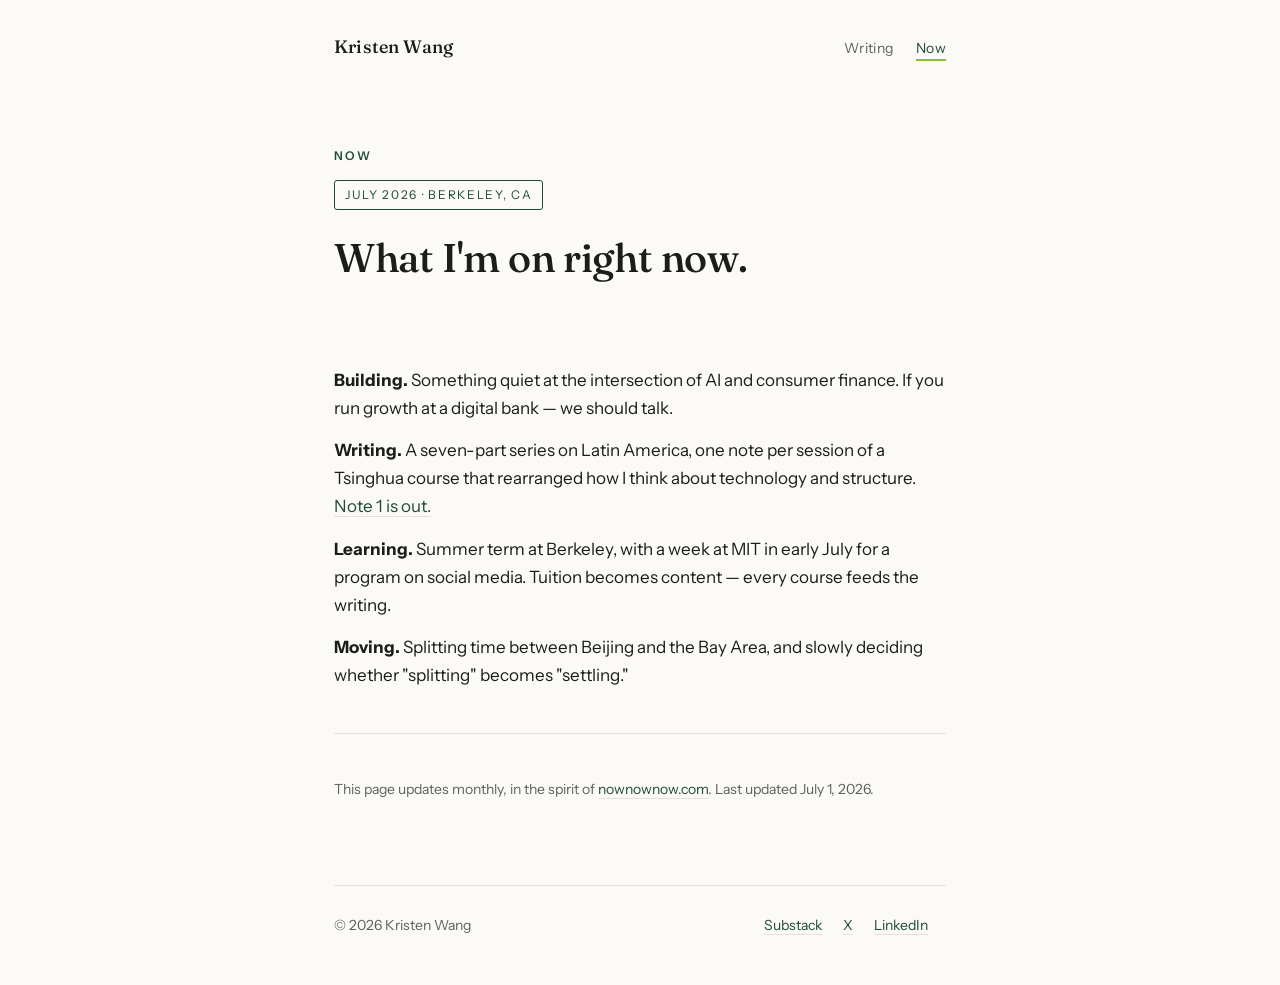
==== now.html @ 192df011 "Add files via upload" ====
<!DOCTYPE html>
<html lang="en">
<head>
<meta charset="UTF-8">
<meta name="viewport" content="width=device-width, initial-scale=1.0">
<title>Now — Kristen Wang</title>
<meta name="description" content="What Kristen Wang is focused on right now. Updated monthly.">
<link rel="preconnect" href="https://fonts.googleapis.com">
<link rel="preconnect" href="https://fonts.gstatic.com" crossorigin>
<link href="https://fonts.googleapis.com/css2?family=Fraunces:opsz,wght@9..144,400;9..144,500&family=Instrument+Sans:wght@400;600&family=Noto+Serif+SC:wght@400;500&display=swap" rel="stylesheet">
<link rel="stylesheet" href="style.css">
</head>
<body>
<div class="wrap">

<header>
  <a class="wordmark" href="index.html">Kristen Wang</a>
  <nav>
    <a href="writing.html">Writing</a>
    <a href="now.html" aria-current="page">Now</a>
  </nav>
</header>

<div class="hero">
  <p class="eyebrow">Now</p>
  <span class="stamp">July 2026 · Berkeley, CA</span>
  <h1>What I'm on right now.</h1>
</div>

<main>

<section>
  <p><strong>Building.</strong> Something quiet at the intersection of AI and consumer finance. If you run growth at a digital bank — we should talk.</p>
  <p><strong>Writing.</strong> A seven-part series on Latin America, one note per session of a Tsinghua course that rearranged how I think about technology and structure. <a href="writing.html">Note 1 is out.</a></p>
  <p><strong>Learning.</strong> Summer term at Berkeley, with a week at MIT in early July for a program on social media. Tuition becomes content — every course feeds the writing.</p>
  <p><strong>Moving.</strong> Splitting time between Beijing and the Bay Area, and slowly deciding whether "splitting" becomes "settling."</p>
</section>

<section>
  <p class="small muted">This page updates monthly, in the spirit of <a href="https://nownownow.com/about">nownownow.com</a>. Last updated July 1, 2026.</p>
</section>

</main>

<footer>
  <span>© 2026 Kristen Wang</span>
  <span class="links">
    <a href="https://krisgrace.substack.com">Substack</a>
    <a href="https://x.com/Krisdy_">X</a>
    <a href="https://www.linkedin.com/in/kristen-wang-0b706227">LinkedIn</a>
  </span>
</footer>

</div>
</body>
</html>
---- style.css ----
:root {
  --paper: #FBFAF6;
  --ink: #1B1D1B;
  --muted: #5D615B;
  --green: #1E4A38;
  --spark: #86C232;
  --line: #E5E3D8;
  --serif: "Fraunces", serif;
  --sans: "Instrument Sans", -apple-system, sans-serif;
}

* { margin: 0; padding: 0; box-sizing: border-box; }

html { scroll-behavior: smooth; }
@media (prefers-reduced-motion: reduce) { html { scroll-behavior: auto; } }

body {
  background: var(--paper);
  color: var(--ink);
  font-family: var(--sans);
  font-size: 17px;
  line-height: 1.65;
  -webkit-font-smoothing: antialiased;
}

.wrap { max-width: 660px; margin: 0 auto; padding: 0 24px; }

header {
  display: flex; justify-content: space-between; align-items: baseline;
  padding: 32px 0 0;
}
.wordmark {
  font-family: var(--serif); font-weight: 500; font-size: 18px;
  color: var(--ink); text-decoration: none; letter-spacing: 0.01em;
}
.wordmark .cn { font-size: 15px; color: var(--muted); margin-left: 6px; }
nav a {
  font-size: 14px; color: var(--muted); text-decoration: none;
  margin-left: 20px; letter-spacing: 0.02em;
}
nav a:hover, nav a[aria-current="page"] { color: var(--green); }
nav a[aria-current="page"] { border-bottom: 2px solid var(--spark); padding-bottom: 2px; }

.eyebrow {
  font-size: 12px; letter-spacing: 0.18em; text-transform: uppercase;
  color: var(--green); font-weight: 600; margin-bottom: 14px;
}
.eyebrow .cn {
  letter-spacing: 0.3em; margin-left: 8px; font-weight: 400;
  color: var(--muted); text-transform: none;
}

h1 {
  font-family: var(--serif); font-weight: 500; font-size: 40px;
  line-height: 1.2; letter-spacing: -0.01em; margin-bottom: 20px;
}
h2 {
  font-family: var(--serif); font-weight: 500; font-size: 24px;
  line-height: 1.3; margin-bottom: 10px;
}

.hero { padding: 84px 0 20px; }
.hero p.lede { font-size: 19px; color: var(--ink); max-width: 560px; }
.hero p.sub { font-size: 15px; color: var(--muted); margin-top: 16px; }

main { padding-bottom: 40px; }
section { padding: 44px 0; border-top: 1px solid var(--line); }
section:first-of-type { border-top: none; }

p + p { margin-top: 14px; }
.muted { color: var(--muted); }
.small { font-size: 14px; }

a { color: var(--green); text-decoration: none; border-bottom: 1px solid var(--line); transition: border-color 0.15s; }
a:hover { border-color: var(--spark); }
a:focus-visible { outline: 2px solid var(--spark); outline-offset: 2px; }
header a, .feed a.item { border-bottom: none; }

.feed { list-style: none; }
.feed li { border-bottom: 1px solid var(--line); }
.feed li:last-child { border-bottom: none; }
.feed a.item {
  display: grid; grid-template-columns: 92px 64px 1fr;
  gap: 16px; align-items: baseline; padding: 16px 0; color: var(--ink);
}
.feed a.item:hover .title { color: var(--green); }
.feed .date { font-size: 13px; color: var(--muted); }
.feed .tag {
  font-size: 11px; letter-spacing: 0.1em; text-transform: uppercase;
  color: var(--green); font-weight: 600;
}
.feed .title { font-size: 17px; line-height: 1.45; }

.series-list { list-style: none; margin-top: 18px; }
.series-list li {
  display: flex; gap: 14px; align-items: baseline;
  padding: 10px 0; border-bottom: 1px solid var(--line); font-size: 16px;
}
.series-list li:last-child { border-bottom: none; }
.series-list .n {
  font-family: var(--serif); color: var(--muted); font-size: 14px;
  min-width: 18px;
}
.series-list .soon { color: var(--muted); }
.series-list .soon-tag {
  font-size: 11px; color: var(--muted); letter-spacing: 0.08em;
  text-transform: uppercase; margin-left: auto; white-space: nowrap;
}

.stamp {
  display: inline-block; font-size: 12px; letter-spacing: 0.14em;
  text-transform: uppercase; color: var(--green);
  border: 1px solid var(--green); border-radius: 3px;
  padding: 4px 10px; margin-bottom: 24px;
}

footer {
  border-top: 1px solid var(--line);
  padding: 28px 0 48px; display: flex; justify-content: space-between;
  align-items: baseline; flex-wrap: wrap; gap: 12px;
  font-size: 14px; color: var(--muted);
}
footer .links a { margin-right: 18px; }

@media (max-width: 560px) {
  h1 { font-size: 32px; }
  .hero { padding: 56px 0 12px; }
  .feed a.item { grid-template-columns: 78px 1fr; }
  .feed .tag { display: none; }
  nav a { margin-left: 14px; }
}

.about { display: grid; grid-template-columns: 160px 1fr; gap: 28px; align-items: start; }
.portrait {
  width: 160px; height: 160px; object-fit: cover;
  border-radius: 6px; background: var(--line);
}
.langs { font-size: 13px; letter-spacing: 0.08em; line-height: 2; color: var(--muted); }
@media (max-width: 560px) {
  .about { grid-template-columns: 1fr; }
  .portrait { width: 128px; height: 128px; }
}
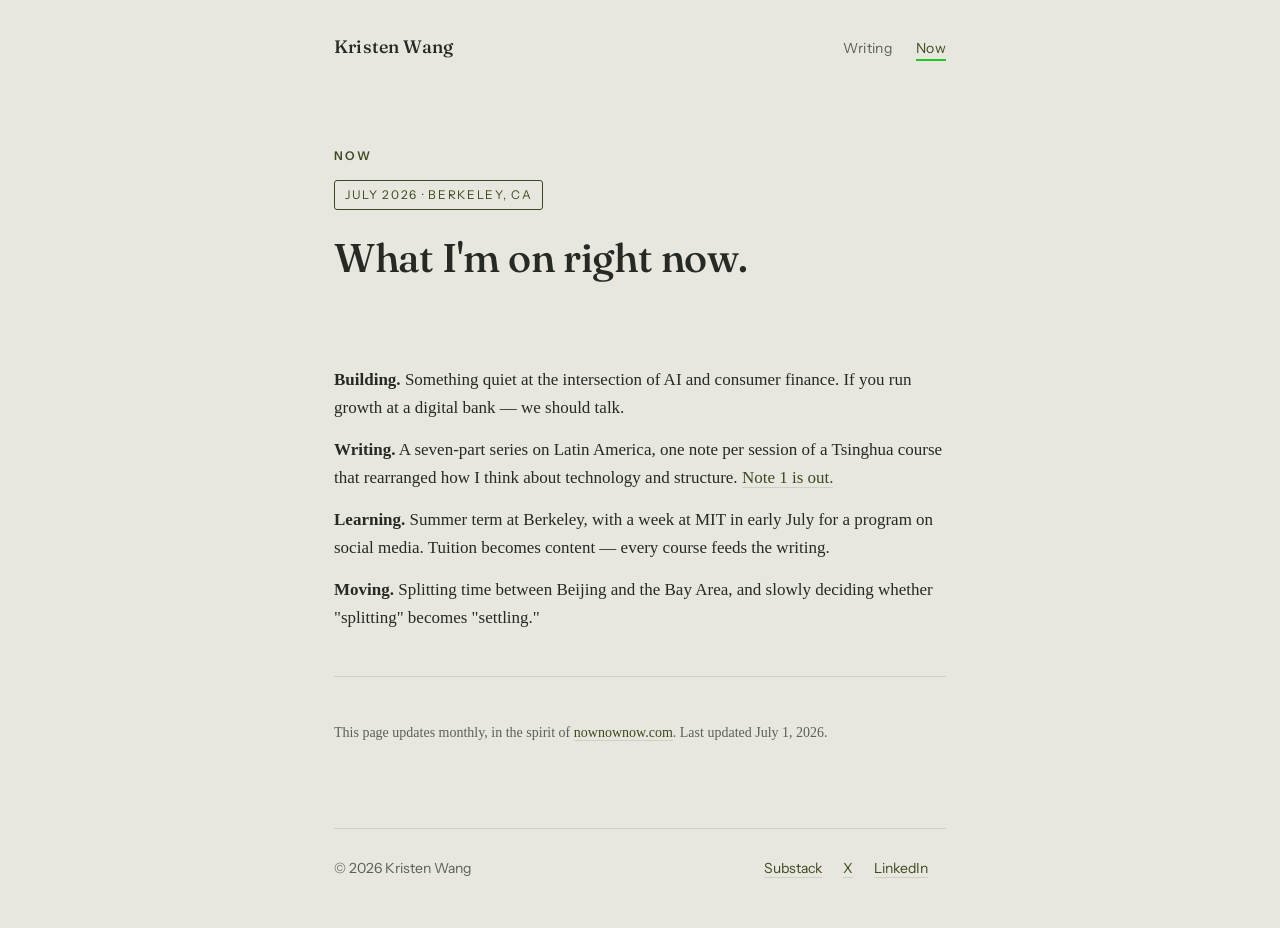
==== commit 27abe204: "Add files via upload" ====
--- a/now.html
+++ b/now.html
@@ -8,6 +8,7 @@
 <link rel="preconnect" href="https://fonts.googleapis.com">
 <link rel="preconnect" href="https://fonts.gstatic.com" crossorigin>
 <link href="https://fonts.googleapis.com/css2?family=Fraunces:opsz,wght@9..144,400;9..144,500&family=Instrument+Sans:wght@400;600&family=Noto+Serif+SC:wght@400;500&display=swap" rel="stylesheet">
+<link rel="icon" type="image/svg+xml" href="favicon.svg">
 <link rel="stylesheet" href="style.css">
 </head>
 <body>
--- a/style.css
+++ b/style.css
@@ -1,12 +1,13 @@
 :root {
-  --paper: #FBFAF6;
-  --ink: #1B1D1B;
-  --muted: #5D615B;
-  --green: #1E4A38;
-  --spark: #86C232;
-  --line: #E5E3D8;
+  --paper: #E7E7DF;
+  --ink: #262924;
+  --muted: #5C5F58;
+  --green: #3C4A1F;
+  --spark: #1EC81E;
+  --line: #CFCFC5;
   --serif: "Fraunces", serif;
   --sans: "Instrument Sans", -apple-system, sans-serif;
+  --body: "PT Serif", "Lucida Bright", Georgia, serif;
 }
 
 * { margin: 0; padding: 0; box-sizing: border-box; }
@@ -17,7 +18,7 @@
 body {
   background: var(--paper);
   color: var(--ink);
-  font-family: var(--sans);
+  font-family: var(--body);
   font-size: 17px;
   line-height: 1.65;
   -webkit-font-smoothing: antialiased;
@@ -130,9 +131,9 @@
   nav a { margin-left: 14px; }
 }
 
-.about { display: grid; grid-template-columns: 160px 1fr; gap: 28px; align-items: start; }
+.about { display: grid; grid-template-columns: 240px 1fr; gap: 28px; align-items: start; }
 .portrait {
-  width: 160px; height: 160px; object-fit: cover;
+  width: 240px; height: 300px; object-fit: cover;
   border-radius: 6px; background: var(--line);
 }
 .langs { font-size: 13px; letter-spacing: 0.08em; line-height: 2; color: var(--muted); }
@@ -140,3 +141,5 @@
   .about { grid-template-columns: 1fr; }
   .portrait { width: 128px; height: 128px; }
 }
+
+nav a, .eyebrow, .feed .tag, .feed .date, .stamp, .langs, footer, .series-list .soon-tag { font-family: var(--sans); }
